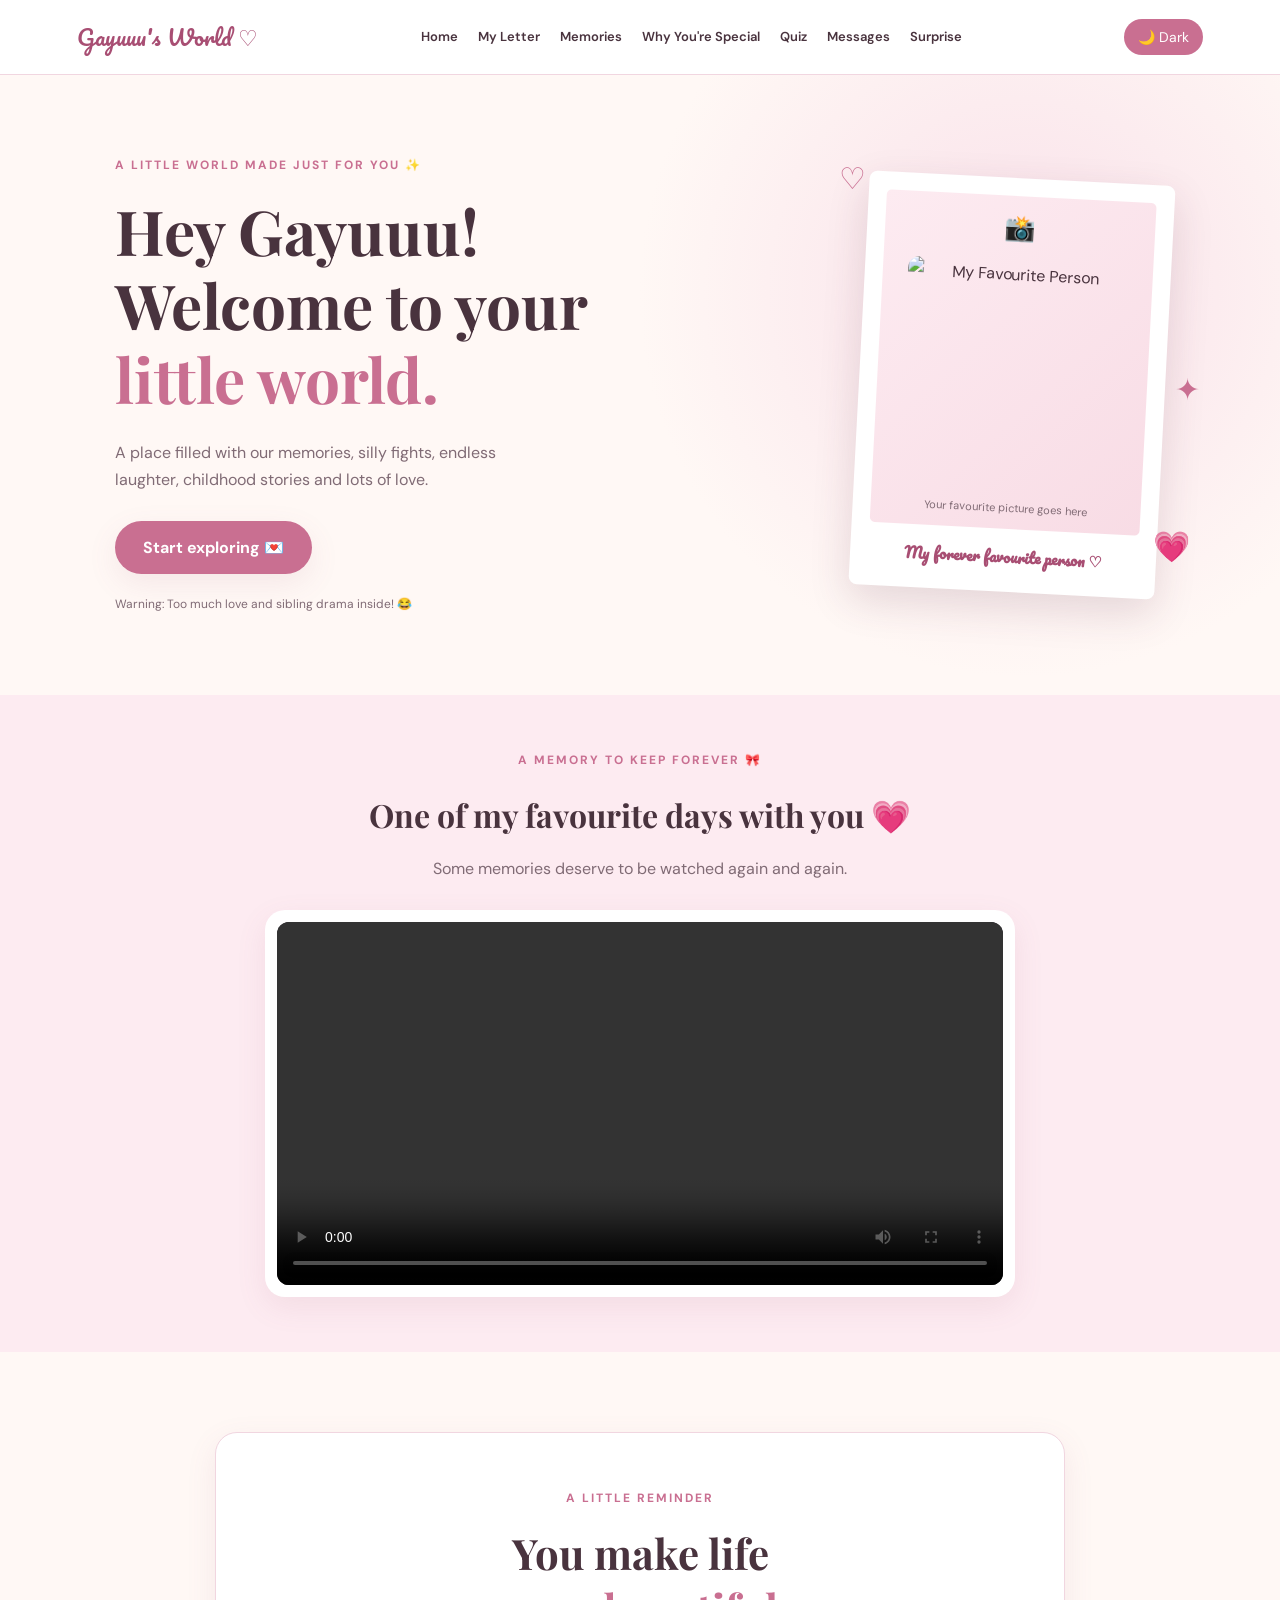
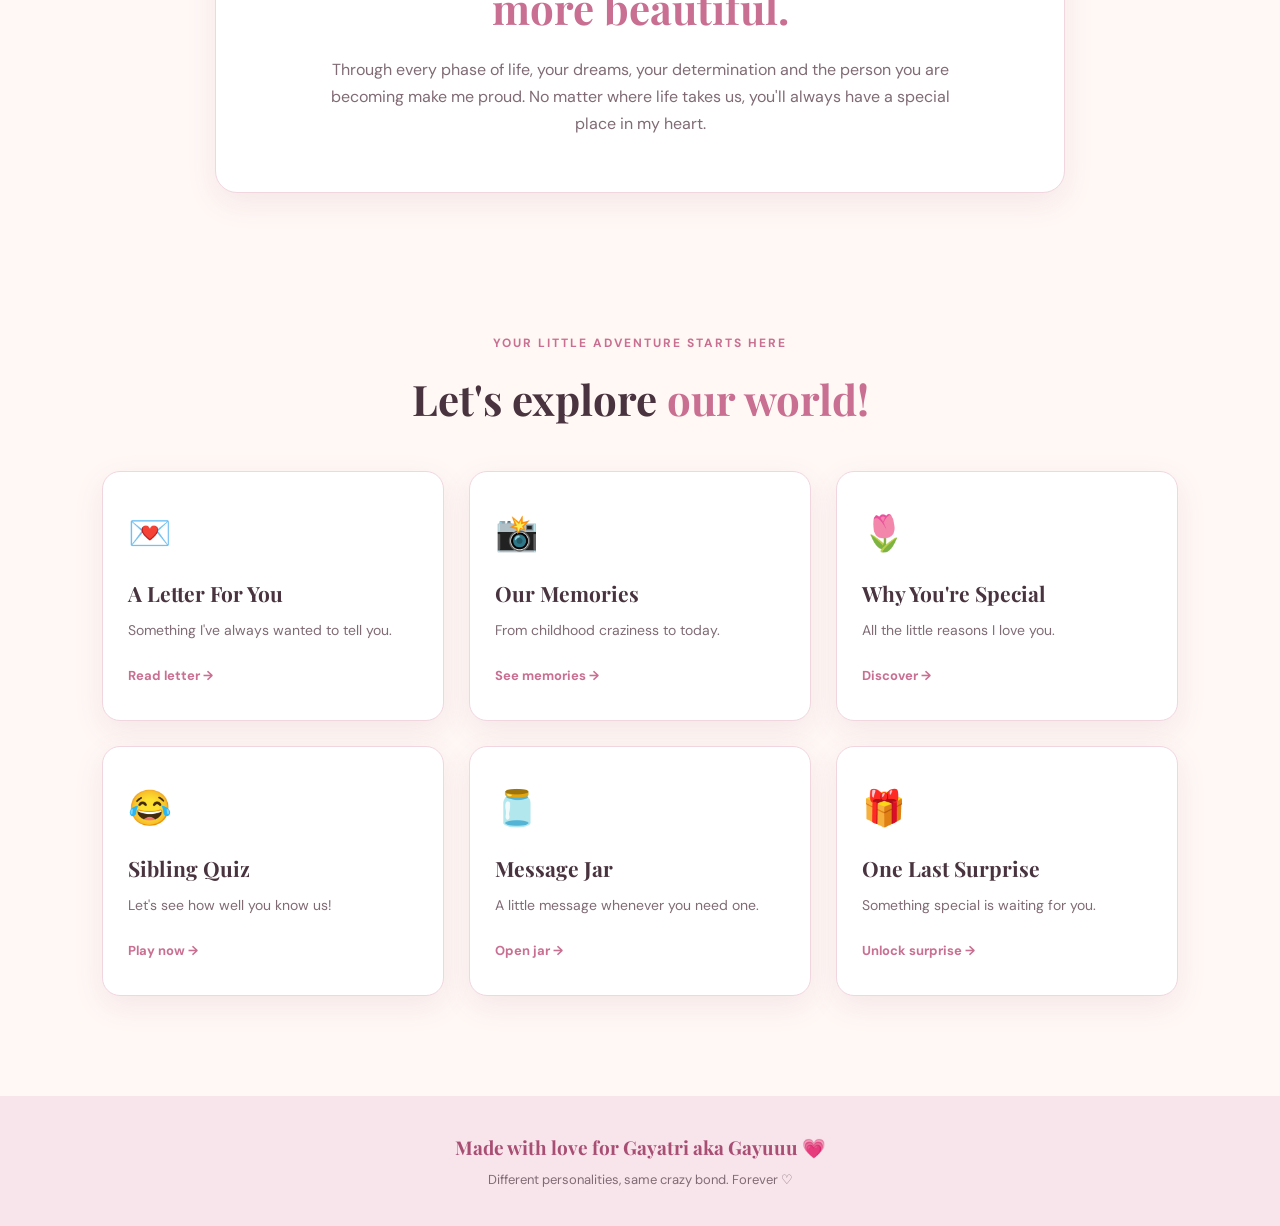
==== index.html @ 4cc17b39 "Add files via upload" ====
<!DOCTYPE html>
<html lang="en">
<head>
    <meta charset="UTF-8">
    <meta name="viewport" content="width=device-width, initial-scale=1.0">

    <title>Gayuuu's World 💗</title>

    <link rel="stylesheet" href="style.css">

    <link href="https://fonts.googleapis.com/css2?family=DM+Sans:wght@400;500;600;700&family=Pacifico&family=Playfair+Display:wght@500;600;700&display=swap" rel="stylesheet">
</head>

<body>

    <nav class="navbar">
        <a href="index.html" class="logo">Gayuuu's World ♡</a>

        <div class="nav-links">
            <a href="index.html">Home</a>
            <a href="letter.html">My Letter</a>
            <a href="memories.html">Memories</a>
            <a href="special.html">Why You're Special</a>
            <a href="quiz.html">Quiz</a>
            <a href="messages.html">Messages</a>
            <a href="surprise.html">Surprise</a>
        </div>
    </nav>

    <main>

        <section class="hero">

            <div class="hero-content">

                <p class="eyebrow">
                    A LITTLE WORLD MADE JUST FOR YOU ✨
                </p>

                <h1>
                    Hey Gayuuu! <br>
                    Welcome to your <span>little world.</span>
                </h1>

                <p class="hero-description">
                    A place filled with our memories,
                    silly fights, endless laughter,
                    childhood stories and lots of love.
                </p>

                <a href="letter.html" class="main-btn">
                    Start exploring 💌
                </a>

                <p class="small-note">
                    Warning: Too much love and sibling drama inside! 😂
                </p>

            </div>

            <div class="hero-image">

                <div class="polaroid">
                    <div class="image-placeholder">
                        <span>📸</span>
                        <img src="images/dii.png" alt="My Favourite Person"
     class="favourite-person-img">
                        <p>Your favourite picture goes here</p>
                    </div>

                    <h3>My forever favourite person ♡</h3>
                </div>

                <span class="floating-heart heart-one">♡</span>
                <span class="floating-heart heart-two">💗</span>
                <span class="floating-heart heart-three">✦</span>

            </div>
 
        </section>


<section class="birthday-video-section">
    <p class="eyebrow">A MEMORY TO KEEP FOREVER 🎀</p>
    <h2>One of my favourite days with you 💗</h2>
    <p>Some memories deserve to be watched again and again.</p>

    <div class="birthday-video-frame">
        <video controls playsinline preload="auto">
            <source src="./videos/birthday.mp4" type="video/mp4">
            Your browser does not support this video.
        </video>
    </div>
</section>


       
    <section class="welcome-message">

    <p class="eyebrow">A LITTLE REMINDER</p>

    <h2>
        You make life <br>
        <span>more beautiful.</span>
    </h2>

    <p>
        Through every phase of life, your dreams, your
        determination and the person you are becoming
        make me proud. No matter where life takes us,
        you'll always have a special place in my heart.
    </p>

    </section>

           

        <section class="explore">

            <p class="eyebrow">YOUR LITTLE ADVENTURE STARTS HERE</p>

            <h2>Let's explore <span>our world!</span></h2>

            <div class="explore-grid">

                <a href="letter.html" class="explore-card">
                    <span>💌</span>
                    <h3>A Letter For You</h3>
                    <p>Something I've always wanted to tell you.</p>
                    <b>Read letter →</b>
                </a>

                <a href="memories.html" class="explore-card">
                    <span>📸</span>
                    <h3>Our Memories</h3>
                    <p>From childhood craziness to today.</p>
                    <b>See memories →</b>
                </a>

                <a href="special.html" class="explore-card">
                    <span>🌷</span>
                    <h3>Why You're Special</h3>
                    <p>All the little reasons I love you.</p>
                    <b>Discover →</b>
                </a>

                <a href="quiz.html" class="explore-card">
                    <span>😂</span>
                    <h3>Sibling Quiz</h3>
                    <p>Let's see how well you know us!</p>
                    <b>Play now →</b>
                </a>

                <a href="messages.html" class="explore-card">
                    <span>🫙</span>
                    <h3>Message Jar</h3>
                    <p>A little message whenever you need one.</p>
                    <b>Open jar →</b>
                </a>

                <a href="surprise.html" class="explore-card">
                    <span>🎁</span>
                    <h3>One Last Surprise</h3>
                    <p>Something special is waiting for you.</p>
                    <b>Unlock surprise →</b>
                </a>

            </div>

        </section>

    </main>

    <footer>
        <h3>Made with love for Gayatri aka Gayuuu 💗</h3>
        <p>Different personalities, same crazy bond. Forever ♡</p>
    </footer>

    <script src="script.js"></script>

</body>
</html>
---- style.css ----
/* =================================
   DII'S WORLD 💗
   Complete Website Styling
================================= */

:root {
    --cream: #fff8f5;
    --white: #ffffff;
    --pink: #f8dce5;
    --light-pink: #fdebf1;
    --dark-pink: #c96f91;
    --deep-pink: #a84e73;
    --text: #49333e;
    --muted: #806b75;
    --border: #f1d6e0;
    --shadow: 0 10px 30px rgba(160, 91, 119, 0.10);
}

* {
    margin: 0;
    padding: 0;
    box-sizing: border-box;
}

html {
    scroll-behavior: smooth;
}

body {
    font-family: 'DM Sans', sans-serif;
    background: var(--cream);
    color: var(--text);
    line-height: 1.7;
    overflow-x: hidden;
    transition: background 0.3s, color 0.3s;
}

a {
    text-decoration: none;
    color: inherit;
}

button {
    font-family: inherit;
}

/* NAVBAR */

.navbar {
    width: 100%;
    min-height: 75px;
    padding: 15px 6%;
    display: flex;
    align-items: center;
    justify-content: space-between;
    gap: 20px;
    background: rgba(255, 255, 255, 0.92);
    border-bottom: 1px solid var(--border);
    position: sticky;
    top: 0;
    z-index: 1000;
    flex-wrap: wrap;
}

.logo {
    font-family: 'Pacifico', cursive;
    font-size: 22px;
    color: var(--deep-pink);
    white-space: nowrap;
}

.nav-links {
    display: flex;
    align-items: center;
    gap: 20px;
    flex-wrap: wrap;
}

.nav-links a {
    font-size: 13px;
    font-weight: 600;
    color: var(--text);
    transition: color 0.3s;
}

.nav-links a:hover {
    color: var(--dark-pink);
}

/* HERO SECTION */

.hero {
    min-height: 620px;
    padding: 80px 9%;
    display: flex;
    align-items: center;
    justify-content: space-between;
    gap: 60px;
    background:
        radial-gradient(circle at 80% 35%, #f9e0e9, transparent 35%),
        var(--cream);
}

.hero-content {
    max-width: 570px;
}

.eyebrow {
    color: var(--dark-pink);
    font-size: 12px;
    font-weight: 700;
    letter-spacing: 2px;
    margin-bottom: 18px;
}

.hero h1 {
    font-family: 'Playfair Display', serif;
    font-size: clamp(38px, 5vw, 62px);
    line-height: 1.2;
    margin-bottom: 22px;
}

.hero h1 span,
.welcome-message h2 span,
.explore h2 span {
    color: var(--dark-pink);
}

.hero-description {
    color: var(--muted);
    font-size: 16px;
    max-width: 440px;
    margin-bottom: 28px;
}

.main-btn {
    display: inline-block;
    background: var(--dark-pink);
    color: white;
    padding: 13px 28px;
    border-radius: 30px;
    font-weight: 700;
    box-shadow: var(--shadow);
    transition: 0.3s;
}

.main-btn:hover {
    background: var(--deep-pink);
    transform: translateY(-3px);
}

.small-note {
    margin-top: 20px;
    font-size: 12px;
    color: var(--muted);
}

/* HERO PHOTO */

.hero-image {
    position: relative;
    display: flex;
    justify-content: center;
    align-items: center;
    min-width: 280px;
}

.polaroid {
    background: white;
    padding: 18px 18px 22px;
    border-radius: 8px;
    box-shadow: 0 15px 40px rgba(90, 50, 65, 0.15);
    transform: rotate(3deg);
    text-align: center;
}

.image-placeholder {
    width: 270px;
    min-height: 280px;
    padding: 12px;
    background: linear-gradient(135deg, #fdebf1, #f8dce5);
    display: flex;
    flex-direction: column;
    align-items: center;
    justify-content: center;
    border-radius: 5px;
}

.image-placeholder > span {
    font-size: 25px;
}

.image-placeholder p {
    font-size: 11px;
    color: var(--muted);
    margin-top: 8px;
}

.favourite-person-img {
    width: 220px;
    height: 220px;
    object-fit: cover;
    border-radius: 12px;
    display: block;
    margin: 10px auto;
}

.polaroid h3 {
    font-family: 'Pacifico', cursive;
    color: var(--deep-pink);
    font-size: 15px;
    margin-top: 15px;
}

.floating-heart {
    position: absolute;
    color: var(--dark-pink);
    font-size: 30px;
    animation: float 3s ease-in-out infinite;
}

.heart-one {
    top: -25px;
    left: -20px;
}

.heart-two {
    bottom: 20px;
    right: -25px;
    animation-delay: 1s;
}

.heart-three {
    top: 45%;
    right: -35px;
    animation-delay: 1.5s;
}

@keyframes float {
    0%, 100% { transform: translateY(0); }
    50% { transform: translateY(-15px); }
}

/* WELCOME MESSAGE */

.welcome-message {
    max-width: 850px;
    margin: 80px auto;
    padding: 55px 45px;
    text-align: center;
    background: var(--white);
    border: 1px solid var(--border);
    border-radius: 22px;
    box-shadow: var(--shadow);
}

.welcome-message h2,
.explore h2 {
    font-family: 'Playfair Display', serif;
    font-size: clamp(30px, 4vw, 42px);
    line-height: 1.3;
    margin-bottom: 20px;
}

.welcome-message > p:last-child {
    max-width: 650px;
    margin: auto;
    color: var(--muted);
}

/* EXPLORE SECTION */

.explore {
    padding: 60px 8% 100px;
    text-align: center;
}

.explore-grid {
    display: grid;
    grid-template-columns: repeat(3, 1fr);
    gap: 25px;
    margin-top: 45px;
}

.explore-card {
    background: var(--white);
    padding: 32px 25px;
    border: 1px solid var(--border);
    border-radius: 18px;
    text-align: left;
    box-shadow: var(--shadow);
    transition: transform 0.3s, box-shadow 0.3s;
}

.explore-card:hover {
    transform: translateY(-7px);
    box-shadow: 0 15px 35px rgba(160, 91, 119, 0.17);
}

.explore-card > span {
    font-size: 35px;
}

.explore-card h3 {
    font-family: 'Playfair Display', serif;
    font-size: 21px;
    margin: 12px 0 8px;
}

.explore-card p {
    color: var(--muted);
    font-size: 14px;
    margin-bottom: 18px;
}

.explore-card b {
    color: var(--dark-pink);
    font-size: 13px;
}

/* FOOTER */

footer {
    padding: 35px 20px;
    text-align: center;
    background: #f8e4eb;
}

footer h3 {
    font-family: 'Playfair Display', serif;
    color: var(--deep-pink);
    font-size: 19px;
}

footer p {
    color: var(--muted);
    font-size: 13px;
    margin-top: 5px;
}

/* DARK MODE */

body.dark-mode {
    --cream: #211923;
    --white: #302433;
    --text: #f8eaf0;
    --muted: #d0b9c5;
    --light-pink: #49303f;
    --border: #594052;
    background: var(--cream);
    color: var(--text);
}

body.dark-mode .navbar {
    background: #291f2d;
    border-color: #51384d;
}

body.dark-mode .nav-links a {
    color: var(--text);
}

body.dark-mode .hero {
    background:
        radial-gradient(circle at 80% 35%, #49303f, transparent 35%),
        #211923;
}

body.dark-mode .polaroid,
body.dark-mode .welcome-message,
body.dark-mode .explore-card {
    background: var(--white);
    color: var(--text);
    border-color: var(--border);
}

body.dark-mode .image-placeholder {
    background: #49303f;
}

body.dark-mode footer {
    background: #302433;
}

.theme-toggle {
    border: none;
    border-radius: 25px;
    padding: 9px 14px;
    background: var(--dark-pink);
    color: white;
    cursor: pointer;
    font-size: 14px;
    white-space: nowrap;
}

/* FLOWER SHOWER */

.flower-petal {
    position: fixed;
    top: -30px;
    z-index: 9999;
    pointer-events: none;
    animation: petalFall linear forwards;
}

@keyframes petalFall {
    0% {
        transform: translateY(-30px) rotate(0deg);
        opacity: 1;
    }
    100% {
        transform: translateY(105vh) rotate(360deg);
        opacity: 0;
    }
}

@media (prefers-reduced-motion: reduce) {
    .flower-petal {
        display: none;
    }
}

/* OTHER PAGES - SHARED STYLING */

section:not(.hero):not(.welcome-message):not(.explore) {
    padding: 55px 8%;
}

h1, h2, h3 {
    overflow-wrap: break-word;
}

/* RESPONSIVE DESIGN */

@media (max-width: 900px) {
    .hero {
        padding: 60px 6%;
        gap: 35px;
    }

    .nav-links {
        gap: 12px;
    }

    .explore-grid {
        grid-template-columns: repeat(2, 1fr);
    }
}

@media (max-width: 650px) {
    .navbar {
        justify-content: center;
        text-align: center;
    }

    .nav-links {
        justify-content: center;
        gap: 10px 15px;
    }

    .nav-links a {
        font-size: 12px;
    }

    .hero {
        flex-direction: column;
        text-align: center;
        padding: 55px 7%;
    }

    .hero-content {
        margin: auto;
    }

    .hero-description {
        margin-left: auto;
        margin-right: auto;
    }

    .hero-image {
        margin-top: 25px;
    }

    .welcome-message {
        margin: 45px 6%;
        padding: 35px 22px;
    }

    .explore {
        padding: 45px 6% 65px;
    }

    .explore-grid {
        grid-template-columns: 1fr;
    }

    .image-placeholder {
        width: 240px;
        min-height: 250px;
    }

    .favourite-person-img {
        width: 200px;
        height: 200px;
    }

    .theme-toggle {
        margin: 5px;
    }
}

/* Fix memory gallery image sizes */
.memory-card img {
    width: 100%;
    height: 250px;
    object-fit: cover;
    display: block;
    border-radius: 12px;
}


/* BIRTHDAY VIDEO SECTION */

.birthday-video-section {
    padding: 70px 8%;
    text-align: center;
    background: var(--light-pink);
}

.birthday-video-section h2 {
    font-family: 'Playfair Display', serif;
    font-size: 32px;
    color: var(--text);
    margin-bottom: 12px;
}

.birthday-video-section > p:not(.eyebrow) {
    color: var(--muted);
    margin-bottom: 28px;
}

.birthday-video-frame {
    max-width: 750px;
    margin: 0 auto;
    padding: 12px;
    background: white;
    border-radius: 20px;
    box-shadow: var(--shadow);
}

.birthday-video-frame video {
    width: 100%;
    max-height: 450px;
    display: block;
    object-fit: contain;
    border-radius: 12px;
    background: #211923;
}

body.dark-mode .birthday-video-frame {
    background: #302433;
}

@media (max-width: 600px) {
    .birthday-video-section {
        padding: 45px 6%;
    }

    .birthday-video-section h2 {
        font-size: 25px;
    }
}
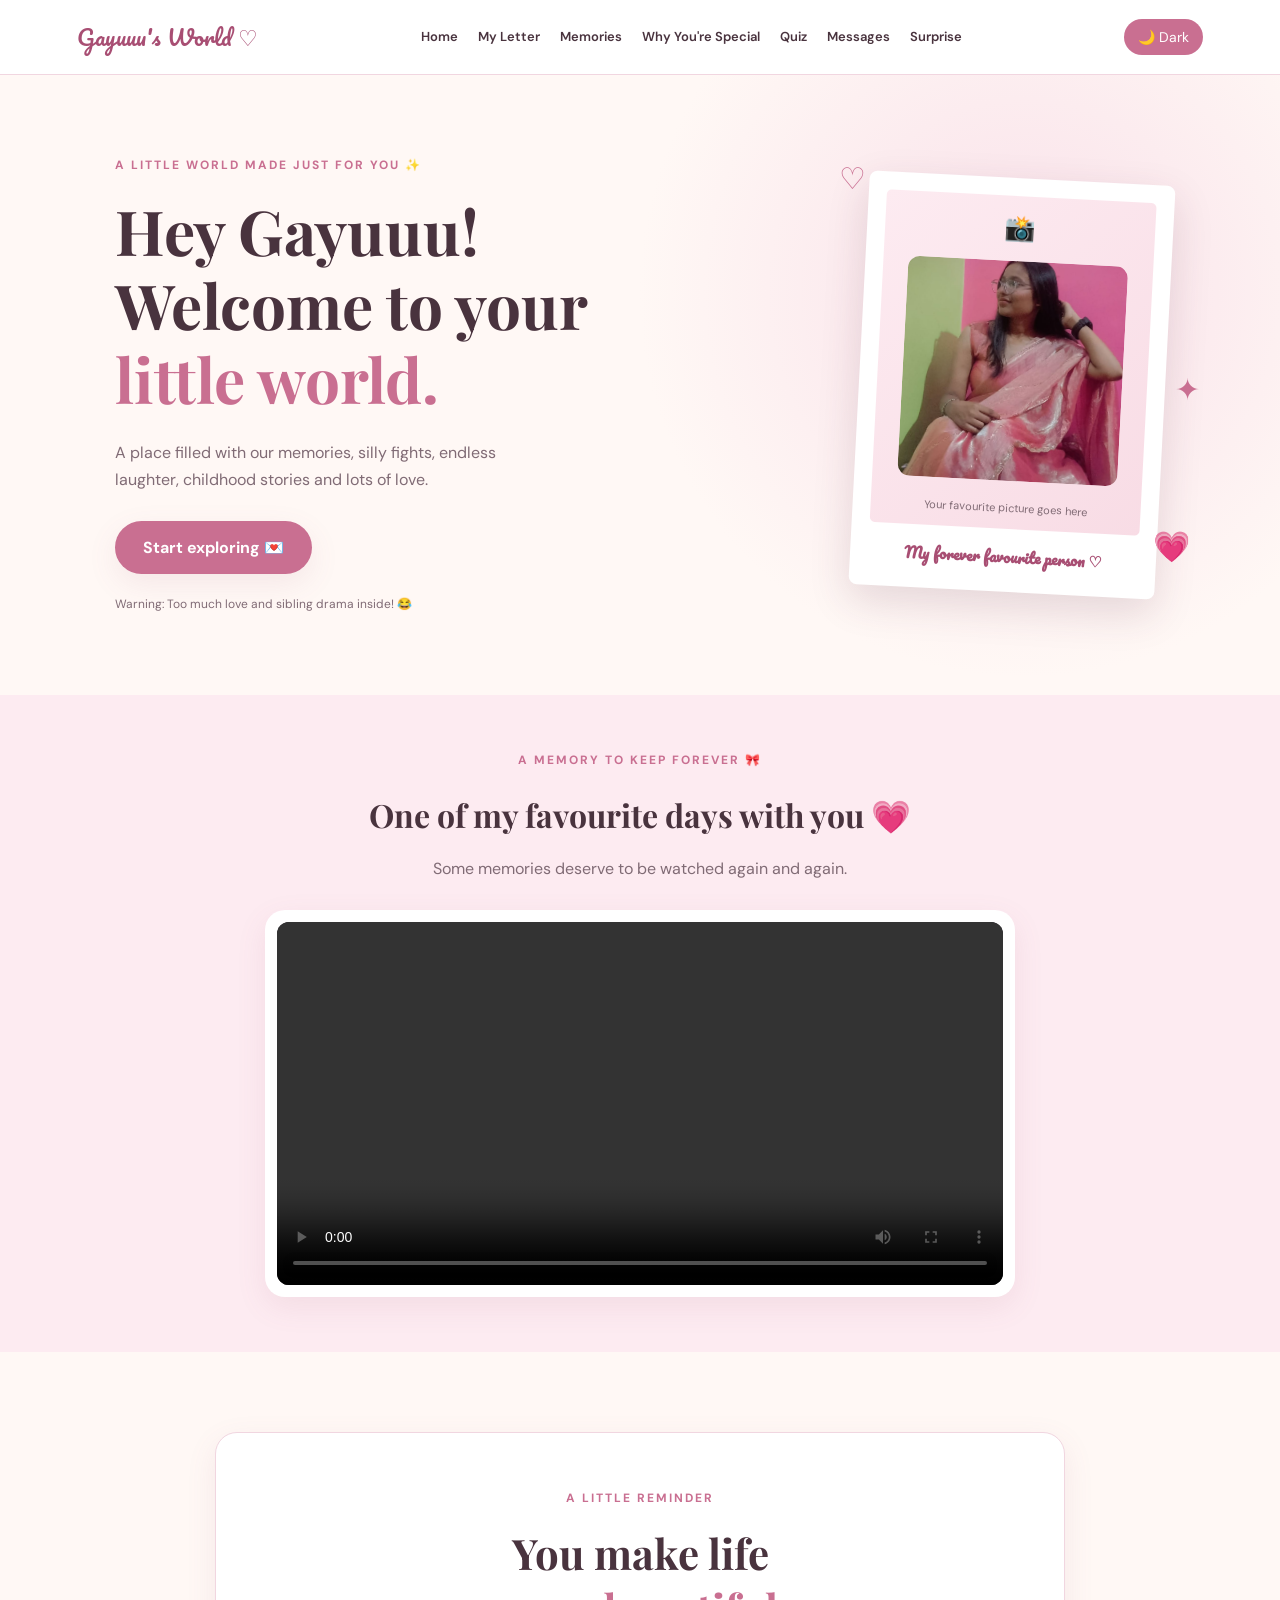
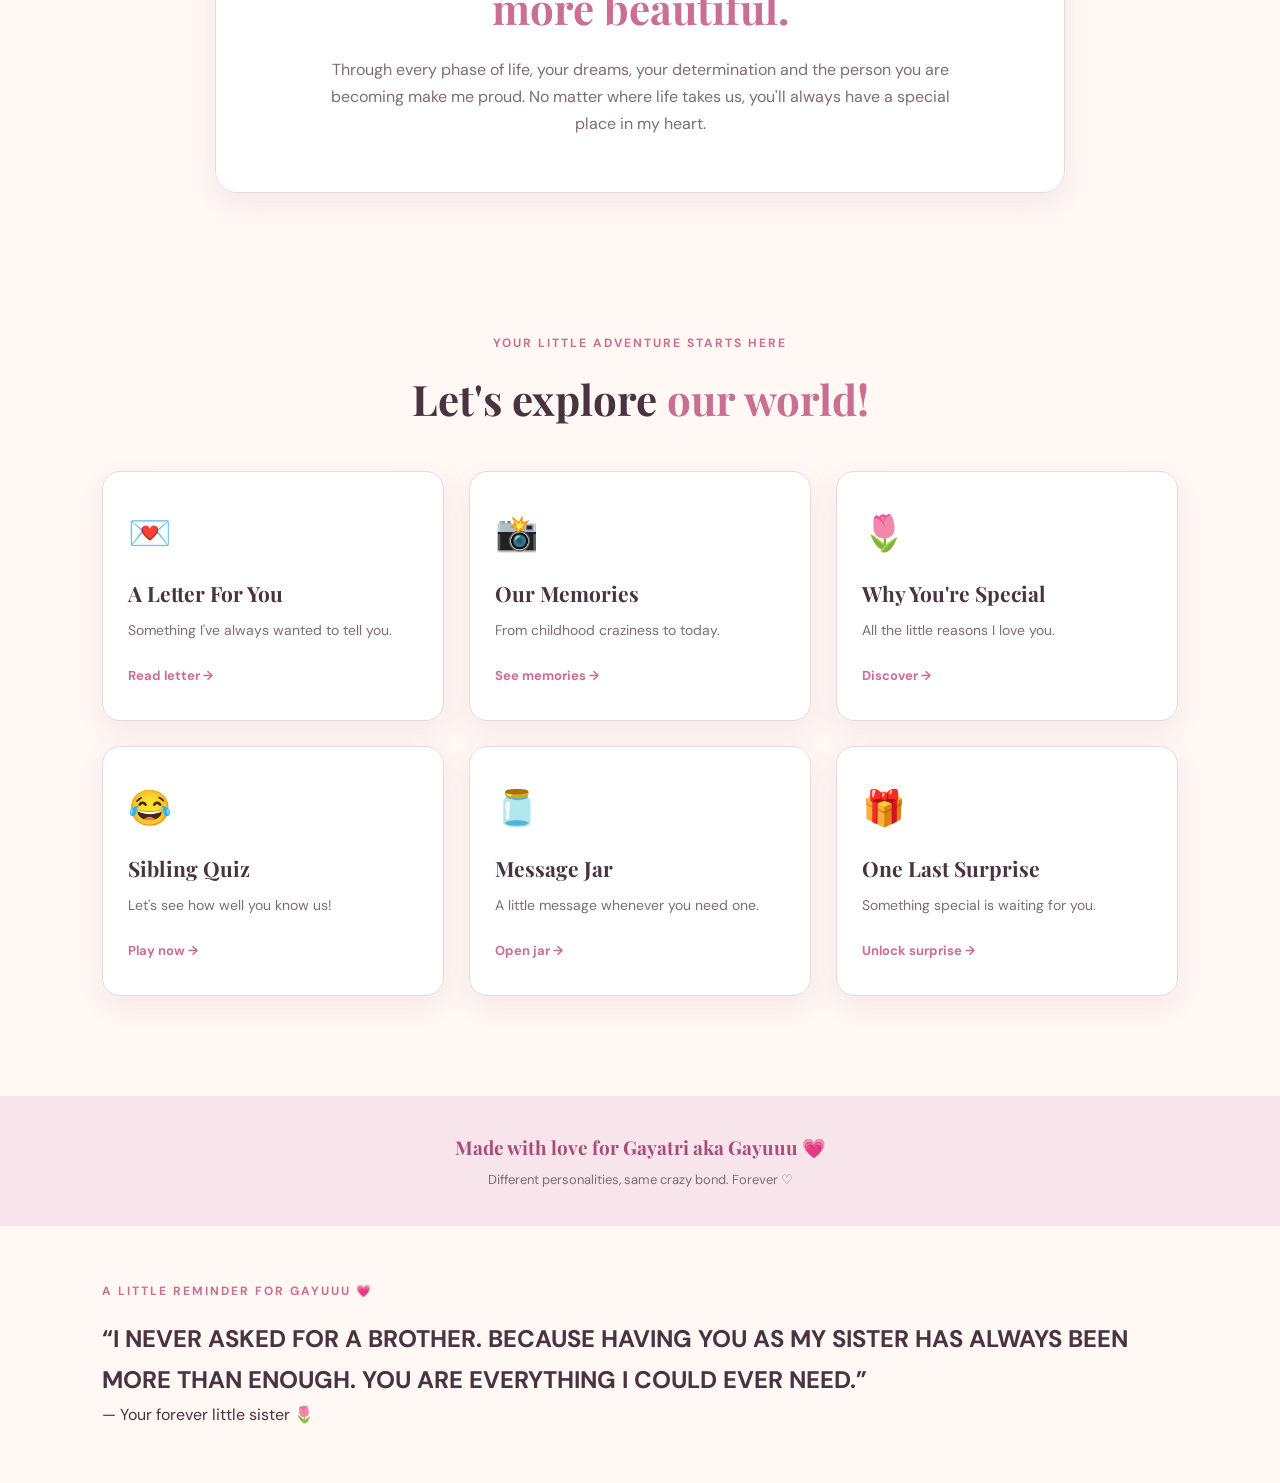
==== commit b345f028: "Add sister quote section to index.html Added a sister quote section to the HTML document." ====
--- a/index.html
+++ b/index.html
@@ -178,6 +178,14 @@
     </footer>
 
     <script src="script.js"></script>
-
+<section class="sister-quote">
+    <p class="eyebrow">A LITTLE REMINDER FOR GAYUUU 💗</p>
+    <h2>
+        “I NEVER ASKED FOR A BROTHER. BECAUSE HAVING YOU AS MY
+        SISTER HAS ALWAYS BEEN MORE THAN ENOUGH.
+        YOU ARE EVERYTHING I COULD EVER NEED.”
+    </h2>
+    <p>— Your forever little sister 🌷</p>
+</section>
 </body>
 </html>
